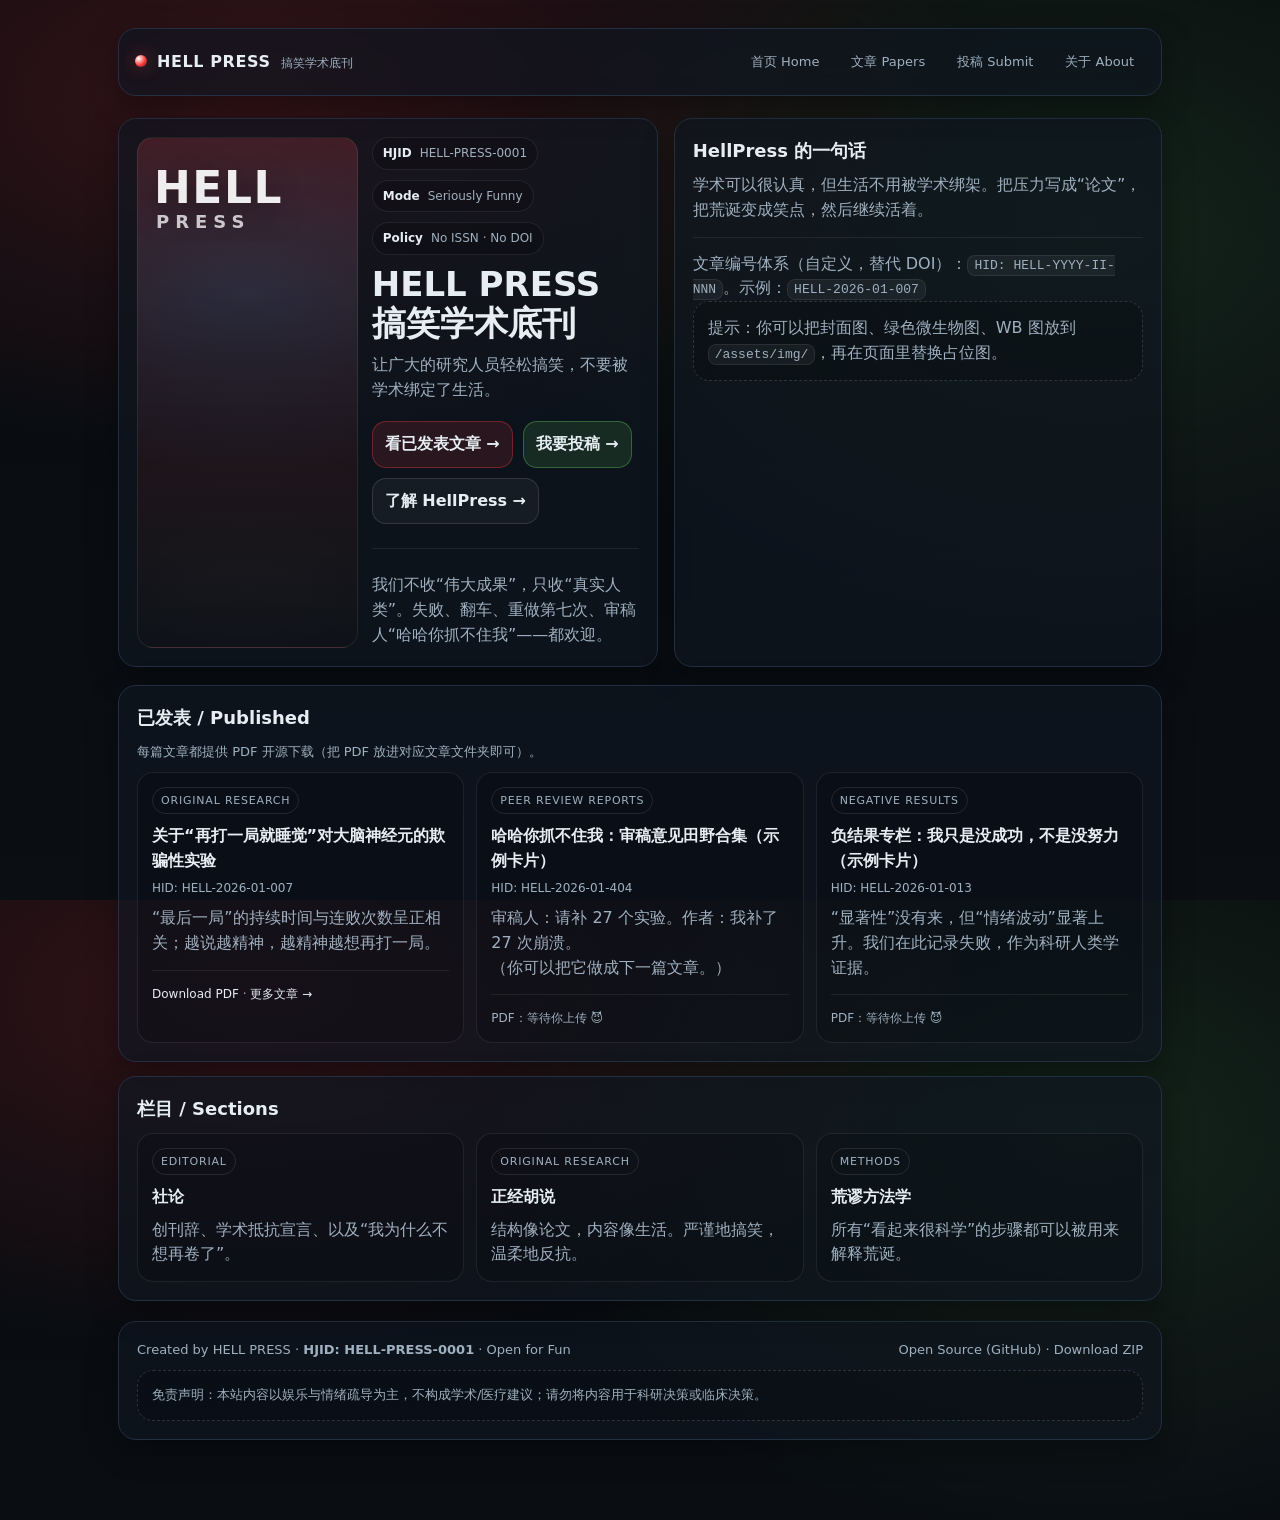
==== index.html @ 0dfe3a88 "Add files via upload" ====
<!doctype html>
<html lang="zh-CN">
<head>
  <meta charset="utf-8" />
  <meta name="viewport" content="width=device-width, initial-scale=1" />
  <title>HELL PRESS · 搞笑学术底刊</title>
  <meta name="description" content="HELL PRESS 搞笑学术底刊：让研究人员轻松搞笑，不被学术绑定生活。" />
  <link rel="stylesheet" href="/assets/css/style.css" />
</head>
<body>
  <div class="wrap">
    <header class="nav card">
      <div class="brand">
        <span class="logo" aria-hidden="true"></span>
        <span class="name">HELL PRESS</span>
        <span class="tagline">搞笑学术底刊</span>
      </div>
      <nav class="links">
        <a href="/">首页 Home</a>
        <a href="/papers/">文章 Papers</a>
        <a href="/submit/">投稿 Submit</a>
        <a href="/about/">关于 About</a>
      </nav>
    </header>


    <section class="hero">
      <div class="cover card">
        <div class="fakecover" aria-label="HellPress cover placeholder"></div>
        <div class="info">
          <div class="kicker">
            <span class="pill"><b>HJID</b> HELL-PRESS-0001</span>
            <span class="pill"><b>Mode</b> Seriously Funny</span>
            <span class="pill"><b>Policy</b> No ISSN · No DOI</span>
          </div>
          <h1>HELL PRESS<br/>搞笑学术底刊</h1>
          <p class="sub">让广大的研究人员轻松搞笑，不要被学术绑定了生活。</p>
          <div class="cta">
            <a class="btn red" href="/papers/">看已发表文章 →</a>
            <a class="btn green" href="/submit/">我要投稿 →</a>
            <a class="btn" href="/about/">了解 HellPress →</a>
          </div>
          <div class="hr"></div>
          <p class="sub">我们不收“伟大成果”，只收“真实人类”。失败、翻车、重做第七次、审稿人“哈哈你抓不住我”——都欢迎。</p>
        </div>
      </div>

      <div class="mission card">
        <h2>HellPress 的一句话</h2>
        <p>学术可以很认真，但生活不用被学术绑架。把压力写成“论文”，把荒诞变成笑点，然后继续活着。</p>
        <div class="hr"></div>
        <p class="small">文章编号体系（自定义，替代 DOI）：<code class="k">HID: HELL-YYYY-II-NNN</code>。示例：<code class="k">HELL-2026-01-007</code></p>
        <div class="notice">提示：你可以把封面图、绿色微生物图、WB 图放到 <code class="k">/assets/img/</code>，再在页面里替换占位图。</div>
      </div>
    </section>

    <section class="grid">
      <div class="section card">
        <h2>已发表 / Published</h2>
        <p class="small">每篇文章都提供 PDF 开源下载（把 PDF 放进对应文章文件夹即可）。</p>
        <div class="list">
          <div class="item">
            <span class="tag">ORIGINAL RESEARCH</span>
            <h3><a href="/papers/HELL-2026-01-007/">关于“再打一局就睡觉”对大脑神经元的欺骗性实验</a></h3>
            <p class="meta">HID: HELL-2026-01-007</p>
            <p class="abs">“最后一局”的持续时间与连败次数呈正相关；越说越精神，越精神越想再打一局。</p>
            <div class="hr"></div>
            <p class="meta"><a href="/papers/HELL-2026-01-007/paper.pdf" download>Download PDF</a> · <a href="/papers/">更多文章 →</a></p>
          </div>

          <div class="item">
            <span class="tag">PEER REVIEW REPORTS</span>
            <h3><a href="/papers/">哈哈你抓不住我：审稿意见田野合集（示例卡片）</a></h3>
            <p class="meta">HID: HELL-2026-01-404</p>
            <p class="abs">审稿人：请补 27 个实验。作者：我补了 27 次崩溃。<br/>（你可以把它做成下一篇文章。）</p>
            <div class="hr"></div>
            <p class="meta">PDF：等待你上传 😈</p>
          </div>

          <div class="item">
            <span class="tag">NEGATIVE RESULTS</span>
            <h3><a href="/papers/">负结果专栏：我只是没成功，不是没努力（示例卡片）</a></h3>
            <p class="meta">HID: HELL-2026-01-013</p>
            <p class="abs">“显著性”没有来，但“情绪波动”显著上升。我们在此记录失败，作为科研人类学证据。</p>
            <div class="hr"></div>
            <p class="meta">PDF：等待你上传 😈</p>
          </div>
        </div>
      </div>

      <div class="section card">
        <h2>栏目 / Sections</h2>
        <div class="list">
          <div class="item"><span class="tag">EDITORIAL</span><h3>社论</h3><p class="abs">创刊辞、学术抵抗宣言、以及“我为什么不想再卷了”。</p></div>
          <div class="item"><span class="tag">ORIGINAL RESEARCH</span><h3>正经胡说</h3><p class="abs">结构像论文，内容像生活。严谨地搞笑，温柔地反抗。</p></div>
          <div class="item"><span class="tag">METHODS</span><h3>荒谬方法学</h3><p class="abs">所有“看起来很科学”的步骤都可以被用来解释荒诞。</p></div>
        </div>
      </div>
    </section>


    <footer class="footer card">
      <div>Created by HELL PRESS · <b>HJID: HELL-PRESS-0001</b> · Open for Fun</div>
      <div>
        <a href="#" title="把这里替换成你的 GitHub 仓库链接">Open Source (GitHub)</a>
        ·
        <a href="#" title="把这里替换成你的 GitHub ZIP 下载链接">Download ZIP</a>
      </div>
      <div class="notice" style="flex-basis:100%">
        免责声明：本站内容以娱乐与情绪疏导为主，不构成学术/医疗建议；请勿将内容用于科研决策或临床决策。
      </div>
    </footer>
  </div>
</body>
</html>
---- assets/css/style.css ----
:root{
  --bg:#0b0f14;
  --panel:#0f1621;
  --text:#e6edf3;
  --muted:#9fb0c0;
  --line:#223043;
  --accent:#ff3b3b; /* HellRed */
  --accent2:#7cff6b; /* microbe green */
  --shadow: 0 10px 30px rgba(0,0,0,.35);
  --radius: 18px;
  --max: 1080px;
  --font: ui-sans-serif, system-ui, -apple-system, Segoe UI, Roboto, Helvetica, Arial, "Apple Color Emoji","Segoe UI Emoji";
}
*{box-sizing:border-box}
html,body{height:100%}
body{
  margin:0;
  background:
    radial-gradient(1200px 600px at 20% 10%, rgba(255,59,59,.18), transparent 60%),
    radial-gradient(1000px 700px at 85% 25%, rgba(124,255,107,.10), transparent 60%),
    linear-gradient(180deg, #070a0f, var(--bg));
  color:var(--text);
  font-family:var(--font);
  line-height:1.55;
}
a{color:var(--text); text-decoration:none}
a:hover{color:white}
.wrap{max-width:var(--max); margin:0 auto; padding:28px 18px 80px}
.nav{
  display:flex; align-items:center; justify-content:space-between;
  gap:16px; padding:14px 16px; border:1px solid var(--line);
  background:rgba(15,22,33,.75); backdrop-filter: blur(10px);
  border-radius: var(--radius); box-shadow: var(--shadow);
  position:sticky; top:12px; z-index:10;
}
.brand{
  display:flex; align-items:baseline; gap:10px; white-space:nowrap;
}
.brand .logo{
  width:12px; height:12px; border-radius:50%;
  background: radial-gradient(circle at 30% 30%, #fff, var(--accent) 55%, rgba(255,59,59,.2));
  box-shadow: 0 0 18px rgba(255,59,59,.45);
}
.brand .name{font-weight:800; letter-spacing:.6px}
.brand .tagline{color:var(--muted); font-size:12px}
.links{display:flex; flex-wrap:wrap; gap:10px; align-items:center}
.links a{
  padding:8px 10px; border-radius: 999px; border:1px solid transparent;
  color:var(--muted); font-size:13px;
}
.links a:hover{border-color:var(--line); color:var(--text); background:rgba(255,255,255,.03)}
.hero{
  margin-top:22px;
  display:grid;
  grid-template-columns: 1.05fr .95fr;
  gap:16px;
}
@media (max-width: 900px){
  .hero{grid-template-columns:1fr}
  .nav{position:relative; top:auto}
}
.card{
  border:1px solid var(--line);
  background:rgba(15,22,33,.65);
  border-radius: var(--radius);
  box-shadow: var(--shadow);
}
.hero .cover{
  padding:18px;
  display:flex;
  gap:14px;
  align-items:stretch;
  min-height: 320px;
}
.cover .fakecover{
  flex:0 0 44%;
  border-radius: 16px;
  border:1px solid rgba(255,255,255,.08);
  background:
    linear-gradient(180deg, rgba(255,59,59,.18), rgba(0,0,0,.35)),
    radial-gradient(600px 300px at 50% 30%, rgba(0,175,255,.18), transparent 60%),
    radial-gradient(700px 400px at 50% 90%, rgba(255,255,255,.06), transparent 60%);
  position:relative;
  overflow:hidden;
}
.fakecover:before{
  content:"HELL";
  position:absolute; left:16px; top:16px;
  font-size:44px; font-weight:900; letter-spacing:1.5px;
  color:rgba(255,255,255,.92);
  text-shadow: 0 10px 30px rgba(0,0,0,.45);
}
.fakecover:after{
  content:"PRESS";
  position:absolute; left:18px; top:70px;
  font-size:18px; font-weight:800; letter-spacing:6px;
  color:rgba(255,255,255,.75);
}
.cover .info{flex:1; display:flex; flex-direction:column; gap:10px}
.kicker{display:flex; gap:10px; flex-wrap:wrap; align-items:center}
.pill{
  display:inline-flex; align-items:center; gap:8px;
  padding:6px 10px; border-radius:999px;
  border:1px solid rgba(255,255,255,.08);
  background:rgba(0,0,0,.18);
  color:var(--muted);
  font-size:12px;
}
.pill b{color:var(--text)}
h1{margin:0; font-size:34px; line-height:1.15}
.sub{color:var(--muted); margin:0}
.cta{display:flex; gap:10px; flex-wrap:wrap; margin-top:8px}
.btn{
  display:inline-flex; align-items:center; justify-content:center;
  padding:10px 12px; border-radius: 14px;
  border:1px solid rgba(255,255,255,.12);
  background:rgba(255,255,255,.04);
  color:var(--text); font-weight:650;
}
.btn:hover{border-color: rgba(255,255,255,.20); background:rgba(255,255,255,.06)}
.btn.red{border-color: rgba(255,59,59,.35); background:rgba(255,59,59,.12)}
.btn.red:hover{background:rgba(255,59,59,.18)}
.btn.green{border-color: rgba(124,255,107,.28); background:rgba(124,255,107,.10)}
.btn.green:hover{background:rgba(124,255,107,.14)}
.hero .mission{padding:18px}
.mission h2{margin:0 0 8px 0; font-size:18px}
.mission p{margin:0; color:var(--muted)}
.grid{
  margin-top:18px;
  display:grid;
  grid-template-columns: repeat(12, 1fr);
  gap:14px;
}
.section{grid-column: 1 / -1; padding:18px}
.section h2{margin:0 0 10px 0; font-size:18px}
.section .small{color:var(--muted); font-size:13px; margin:0 0 10px 0}
.list{
  display:grid; grid-template-columns: repeat(3, 1fr); gap:12px;
}
@media (max-width: 900px){
  .list{grid-template-columns:1fr}
}
.item{
  padding:14px;
  border-radius: 16px;
  border:1px solid rgba(255,255,255,.08);
  background:rgba(0,0,0,.16);
}
.tag{
  display:inline-block;
  padding:4px 8px; border-radius:999px;
  font-size:11px; letter-spacing:.8px;
  border:1px solid rgba(255,255,255,.10);
  color:var(--muted);
}
.item h3{margin:10px 0 6px 0; font-size:16px}
.meta{margin:0; color:var(--muted); font-size:12px}
.abs{margin:8px 0 0 0; color:var(--muted)}
.hr{height:1px; background:rgba(255,255,255,.07); margin:14px 0}
.footer{
  margin-top:20px; padding:18px;
  display:flex; flex-wrap:wrap; align-items:center; justify-content:space-between;
  gap:10px; color:var(--muted); font-size:13px;
}
.footer a{color:var(--muted)}
.footer a:hover{color:var(--text)}
.notice{
  padding:14px; border-radius: 16px;
  border:1px dashed rgba(255,255,255,.14);
  color:var(--muted);
  background:rgba(0,0,0,.18);
}
code.k{background:rgba(255,255,255,.05); padding:2px 6px; border-radius:8px; border:1px solid rgba(255,255,255,.08)}
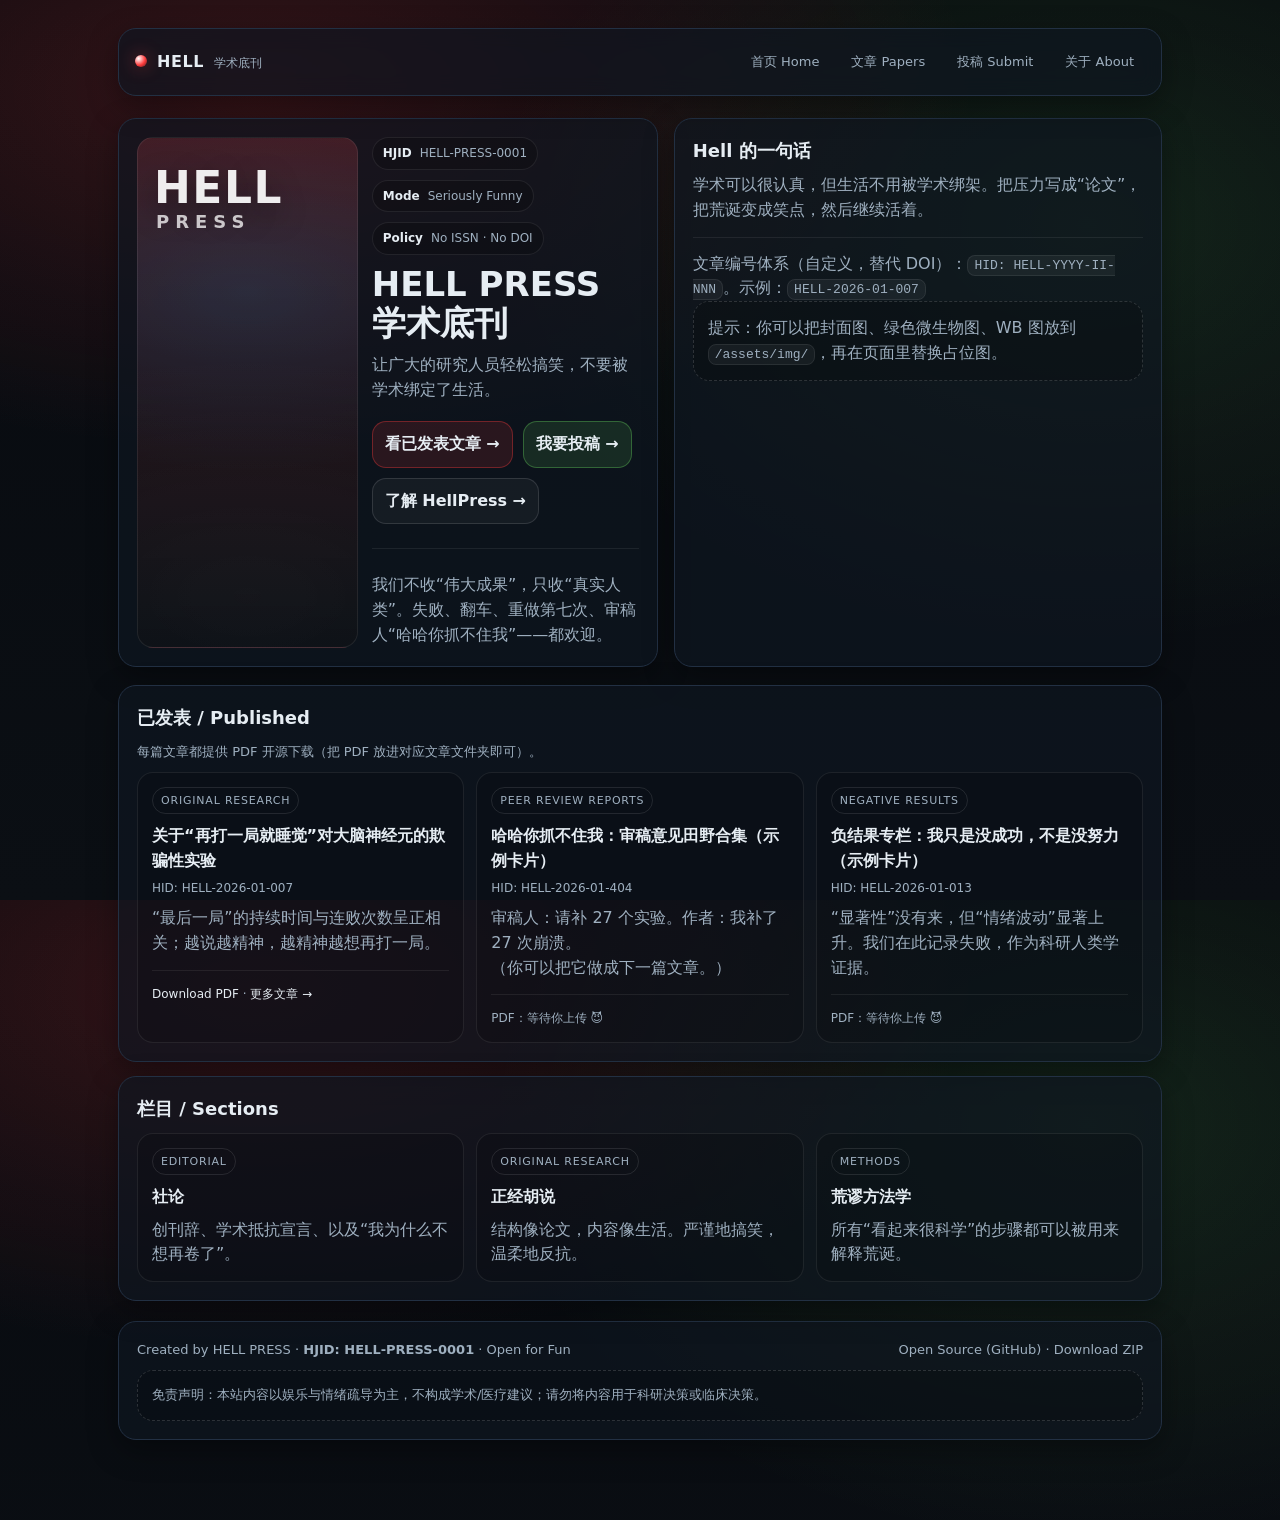
==== commit 7e13ea8b: "Update title and tagline in index.html" ====
--- a/index.html
+++ b/index.html
@@ -3,8 +3,8 @@
 <head>
   <meta charset="utf-8" />
   <meta name="viewport" content="width=device-width, initial-scale=1" />
-  <title>HELL PRESS · 搞笑学术底刊</title>
-  <meta name="description" content="HELL PRESS 搞笑学术底刊：让研究人员轻松搞笑，不被学术绑定生活。" />
+  <title>HELL · 学术底刊</title>
+  <meta name="description" content="HELL 学术底刊：让研究人员轻松搞笑，不被学术绑定生活。" />
   <link rel="stylesheet" href="/assets/css/style.css" />
 </head>
 <body>
@@ -12,8 +12,8 @@
     <header class="nav card">
       <div class="brand">
         <span class="logo" aria-hidden="true"></span>
-        <span class="name">HELL PRESS</span>
-        <span class="tagline">搞笑学术底刊</span>
+        <span class="name">HELL</span>
+        <span class="tagline">学术底刊</span>
       </div>
       <nav class="links">
         <a href="/">首页 Home</a>
@@ -33,7 +33,7 @@
             <span class="pill"><b>Mode</b> Seriously Funny</span>
             <span class="pill"><b>Policy</b> No ISSN · No DOI</span>
           </div>
-          <h1>HELL PRESS<br/>搞笑学术底刊</h1>
+          <h1>HELL PRESS<br/>学术底刊</h1>
           <p class="sub">让广大的研究人员轻松搞笑，不要被学术绑定了生活。</p>
           <div class="cta">
             <a class="btn red" href="/papers/">看已发表文章 →</a>
@@ -46,7 +46,7 @@
       </div>
 
       <div class="mission card">
-        <h2>HellPress 的一句话</h2>
+        <h2>Hell 的一句话</h2>
         <p>学术可以很认真，但生活不用被学术绑架。把压力写成“论文”，把荒诞变成笑点，然后继续活着。</p>
         <div class="hr"></div>
         <p class="small">文章编号体系（自定义，替代 DOI）：<code class="k">HID: HELL-YYYY-II-NNN</code>。示例：<code class="k">HELL-2026-01-007</code></p>
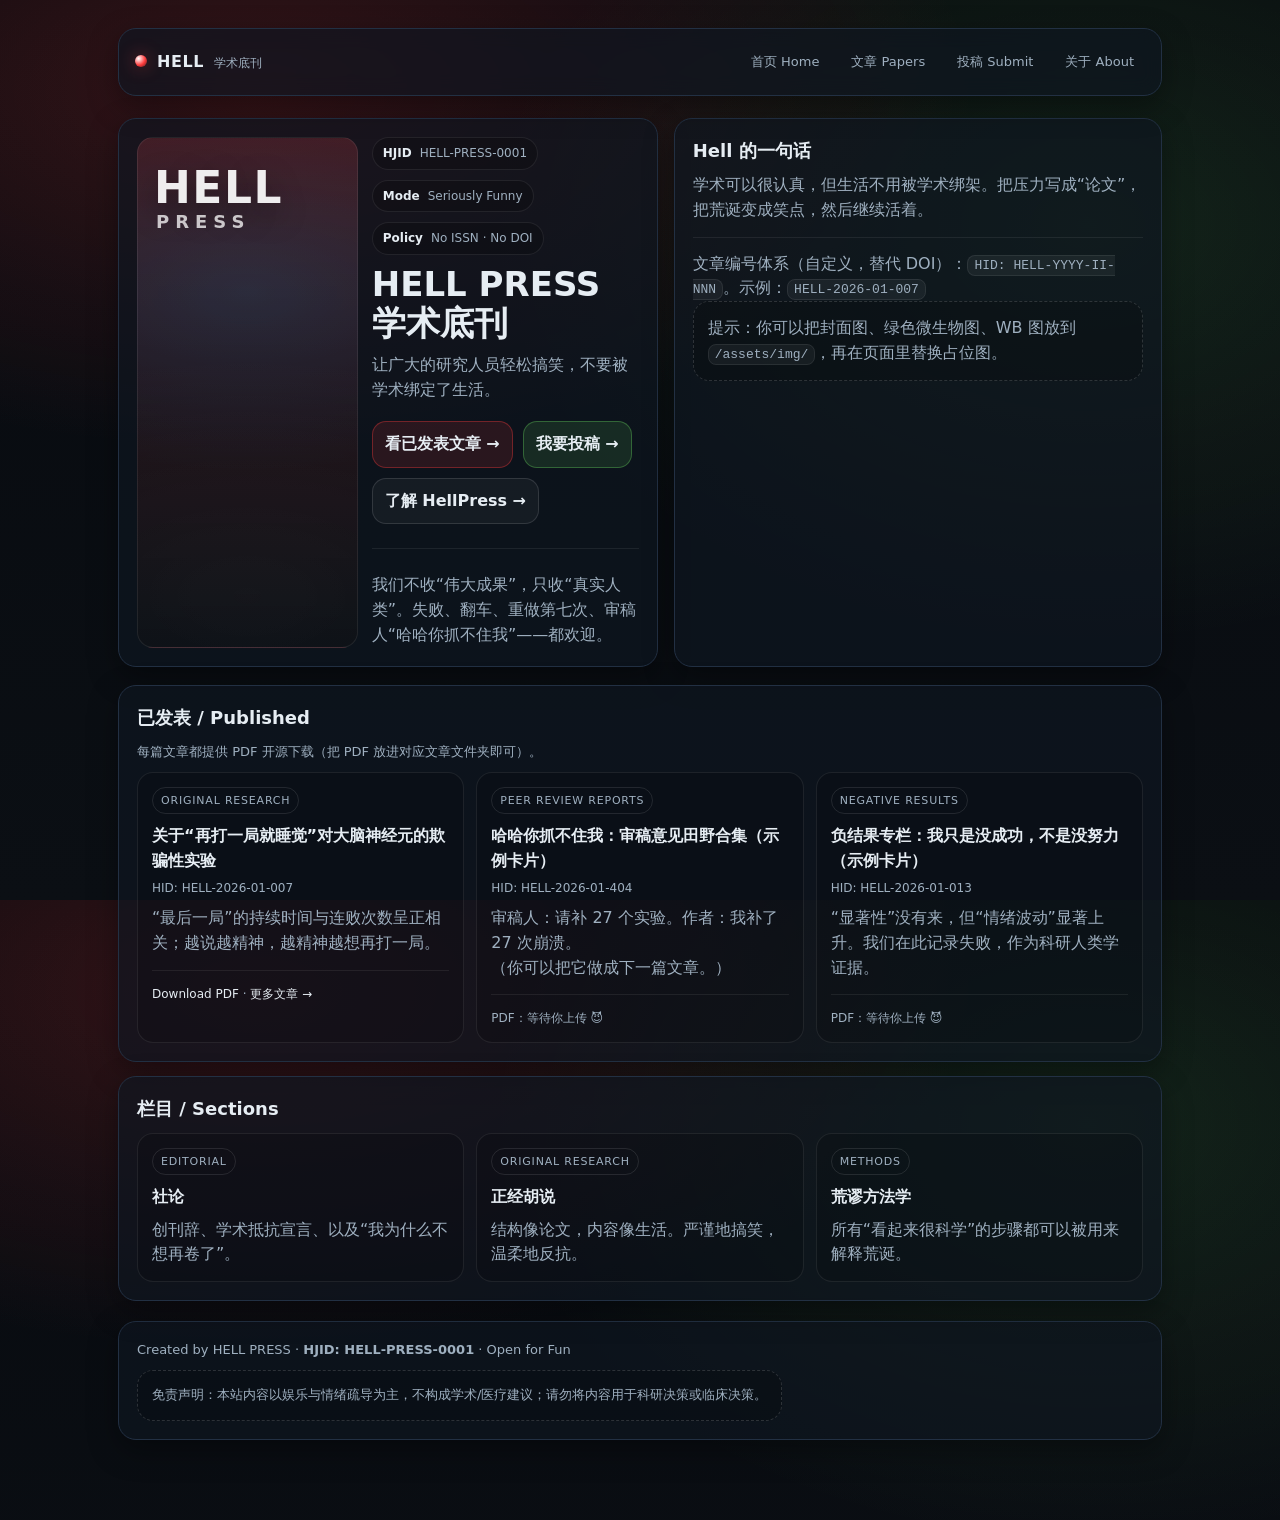
==== commit 4bd7acc9: "Remove GitHub links from footer Removed links to GitHub repository and ZIP download." ====
--- a/index.html
+++ b/index.html
@@ -102,10 +102,7 @@
     <footer class="footer card">
       <div>Created by HELL PRESS · <b>HJID: HELL-PRESS-0001</b> · Open for Fun</div>
       <div>
-        <a href="#" title="把这里替换成你的 GitHub 仓库链接">Open Source (GitHub)</a>
-        ·
-        <a href="#" title="把这里替换成你的 GitHub ZIP 下载链接">Download ZIP</a>
-      </div>
+        
       <div class="notice" style="flex-basis:100%">
         免责声明：本站内容以娱乐与情绪疏导为主，不构成学术/医疗建议；请勿将内容用于科研决策或临床决策。
       </div>
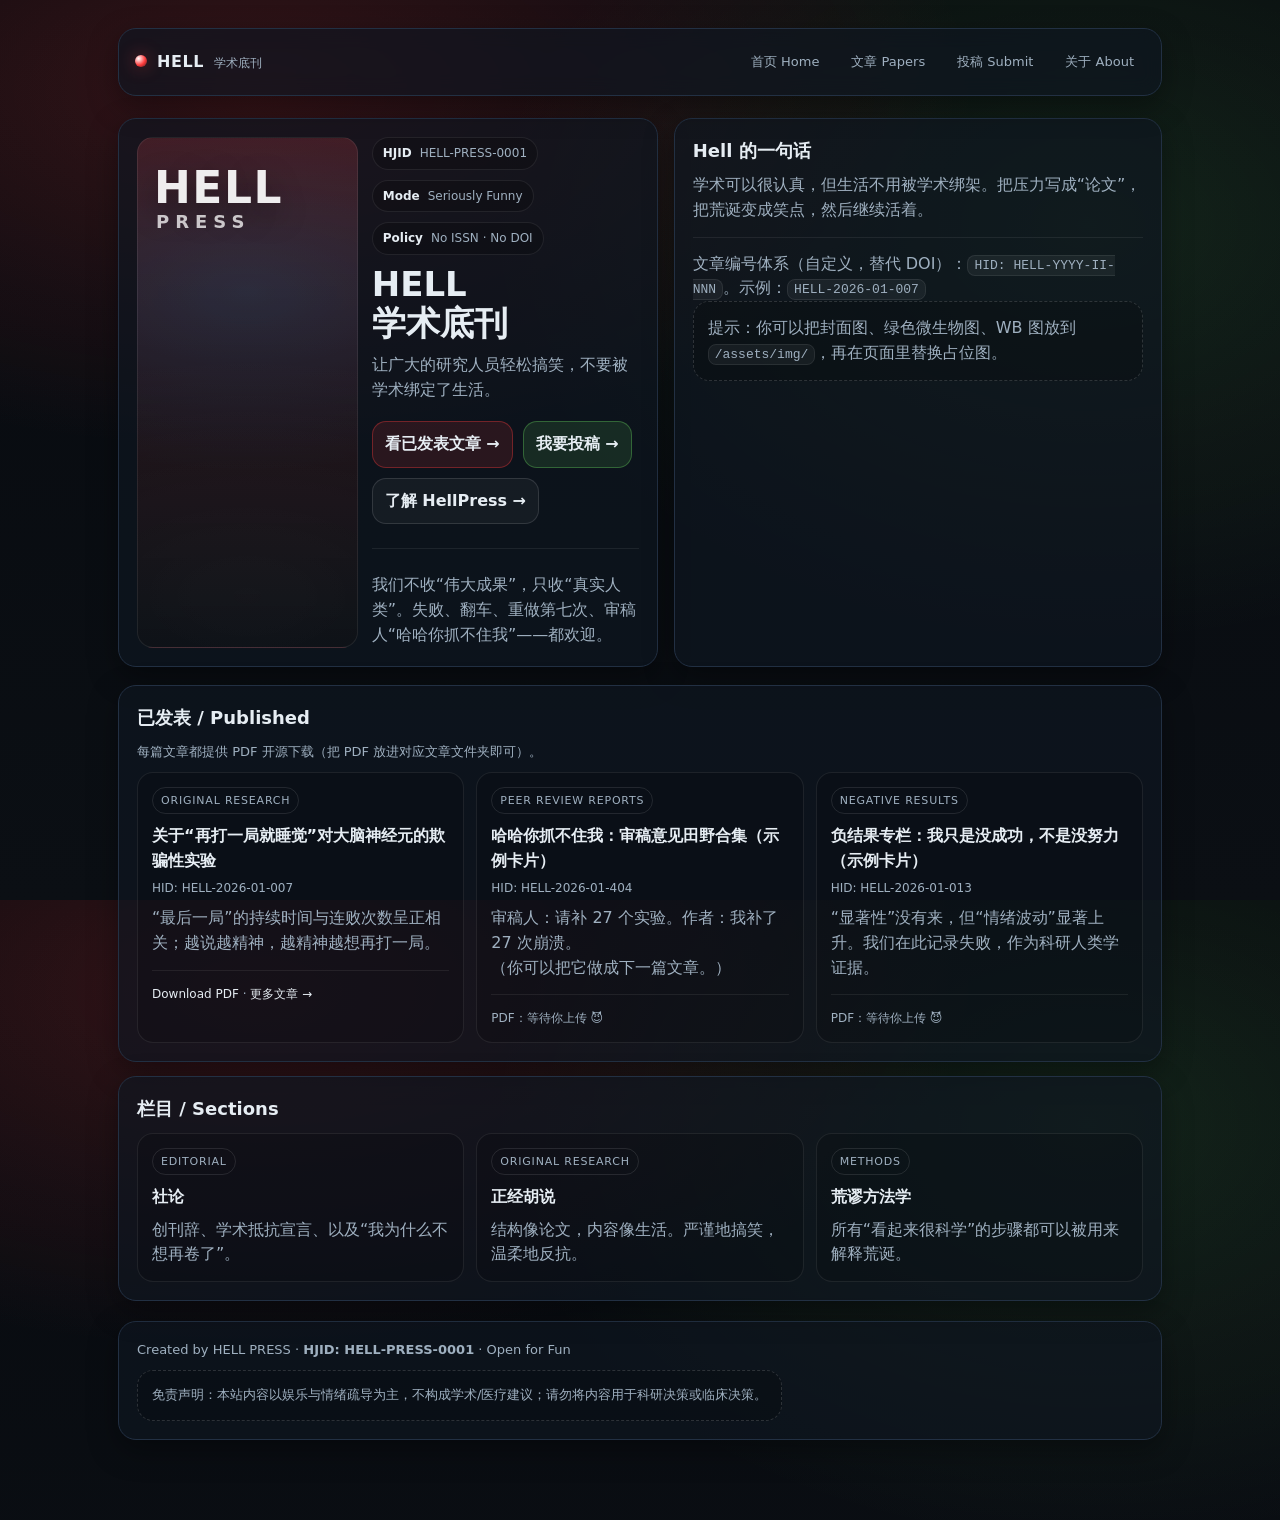
==== commit 83de5ffa: "Change title from 'HELL PRESS' to 'HELL'" ====
--- a/index.html
+++ b/index.html
@@ -33,7 +33,7 @@
             <span class="pill"><b>Mode</b> Seriously Funny</span>
             <span class="pill"><b>Policy</b> No ISSN · No DOI</span>
           </div>
-          <h1>HELL PRESS<br/>学术底刊</h1>
+          <h1>HELL<br/>学术底刊</h1>
           <p class="sub">让广大的研究人员轻松搞笑，不要被学术绑定了生活。</p>
           <div class="cta">
             <a class="btn red" href="/papers/">看已发表文章 →</a>
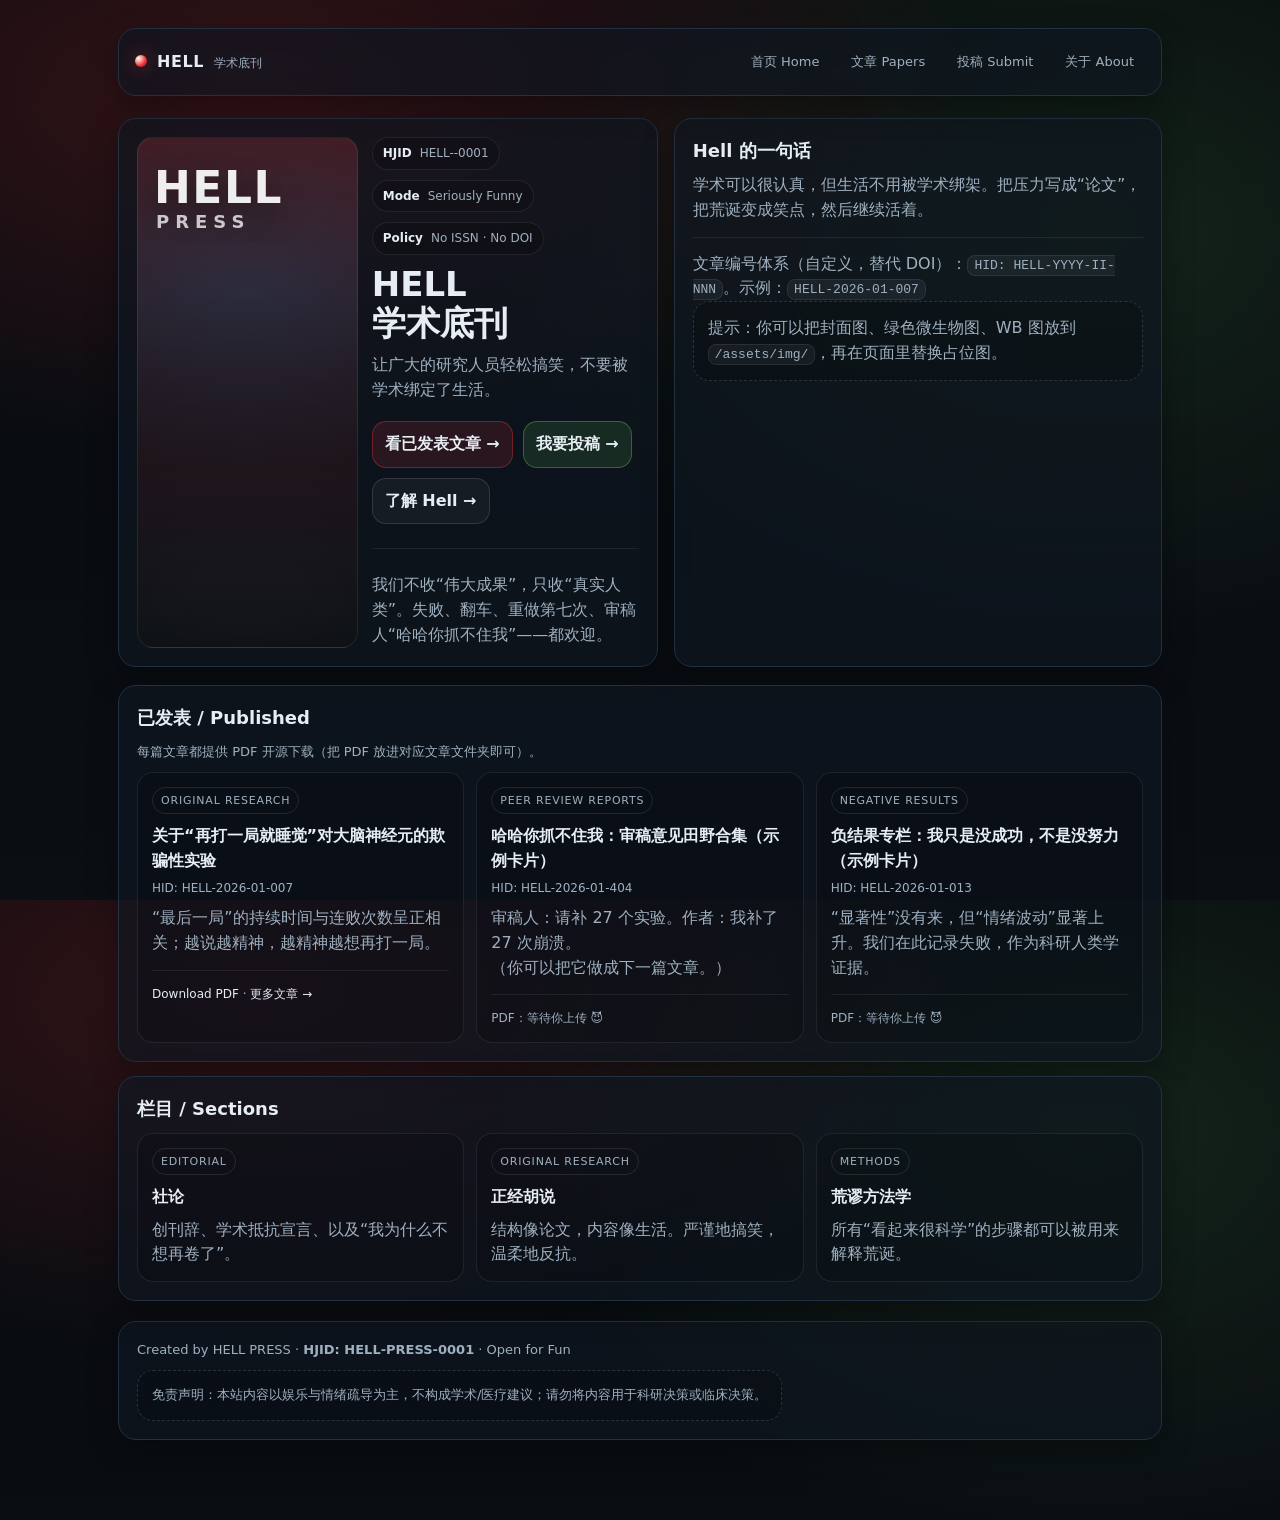
==== commit 7724dd31: "Update placeholder and title references in index.html" ====
--- a/index.html
+++ b/index.html
@@ -26,10 +26,10 @@
 
     <section class="hero">
       <div class="cover card">
-        <div class="fakecover" aria-label="HellPress cover placeholder"></div>
+        <div class="fakecover" aria-label="Hell cover placeholder"></div>
         <div class="info">
           <div class="kicker">
-            <span class="pill"><b>HJID</b> HELL-PRESS-0001</span>
+            <span class="pill"><b>HJID</b> HELL--0001</span>
             <span class="pill"><b>Mode</b> Seriously Funny</span>
             <span class="pill"><b>Policy</b> No ISSN · No DOI</span>
           </div>
@@ -38,7 +38,7 @@
           <div class="cta">
             <a class="btn red" href="/papers/">看已发表文章 →</a>
             <a class="btn green" href="/submit/">我要投稿 →</a>
-            <a class="btn" href="/about/">了解 HellPress →</a>
+            <a class="btn" href="/about/">了解 Hell →</a>
           </div>
           <div class="hr"></div>
           <p class="sub">我们不收“伟大成果”，只收“真实人类”。失败、翻车、重做第七次、审稿人“哈哈你抓不住我”——都欢迎。</p>
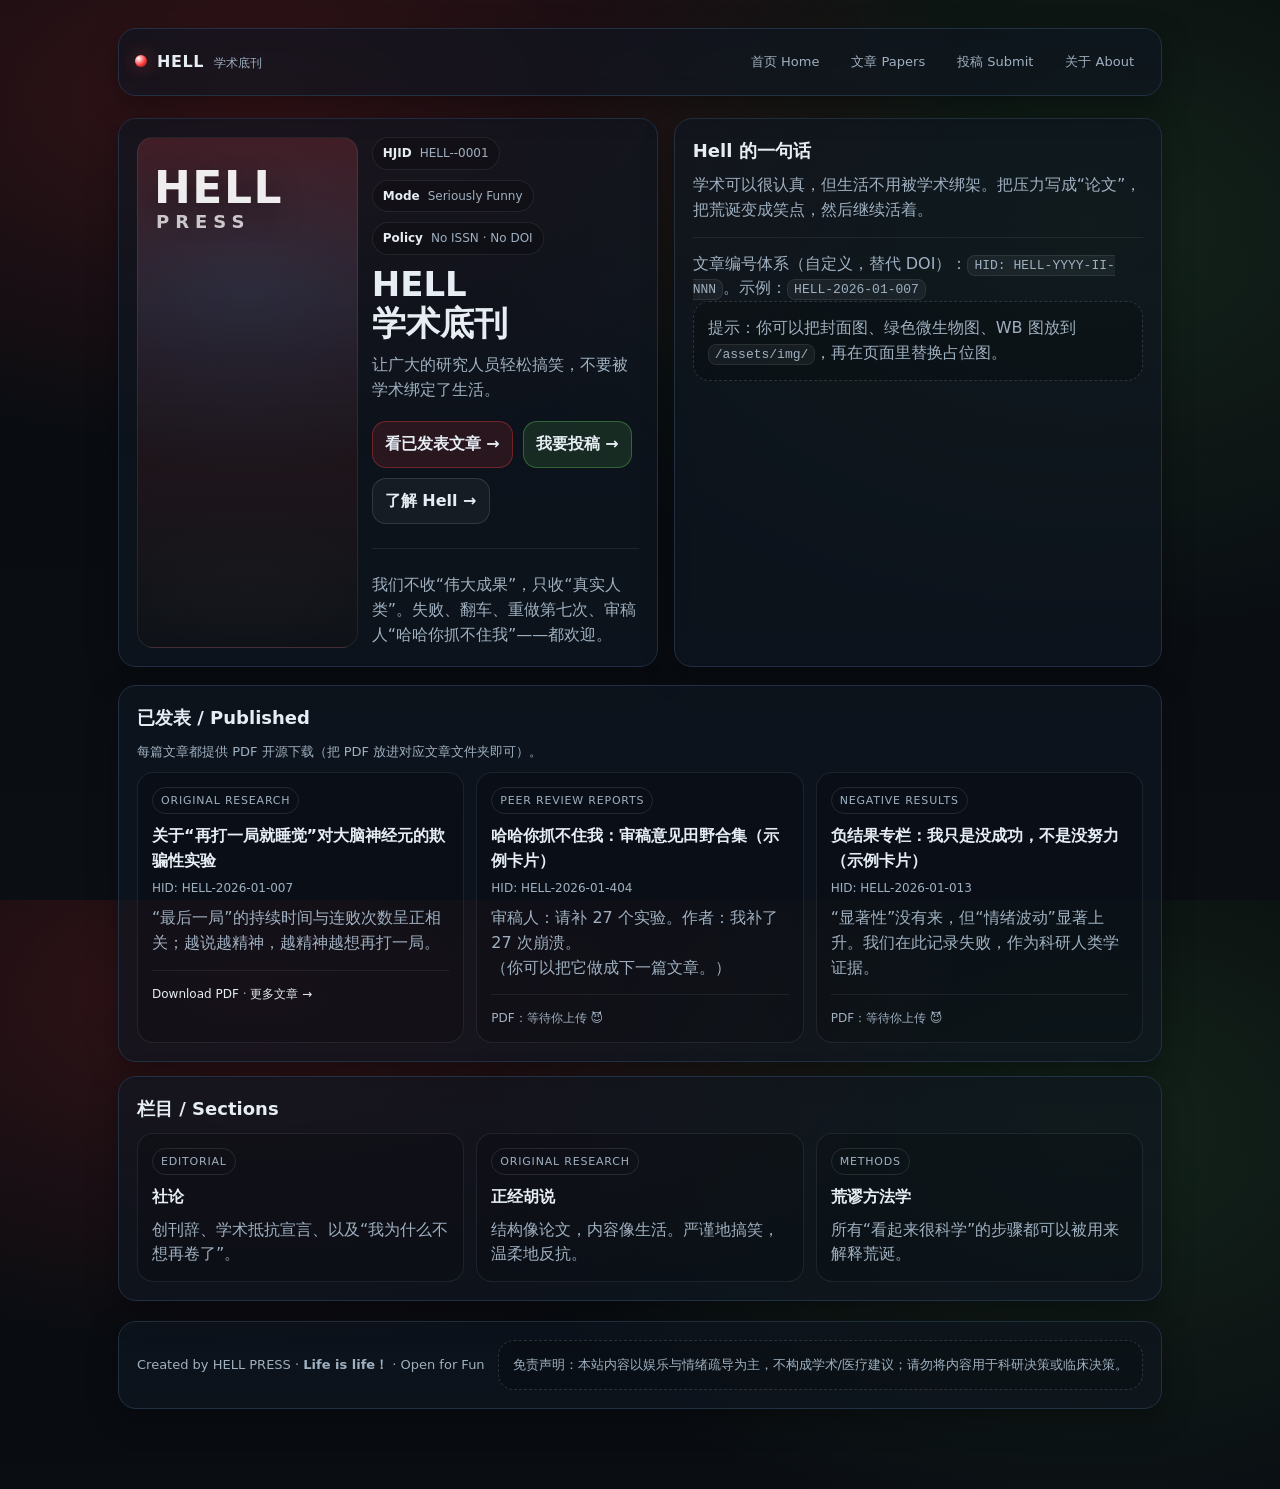
==== commit d86b91c2: "Update footer text in index.html" ====
--- a/index.html
+++ b/index.html
@@ -100,7 +100,7 @@
 
 
     <footer class="footer card">
-      <div>Created by HELL PRESS · <b>HJID: HELL-PRESS-0001</b> · Open for Fun</div>
+      <div>Created by HELL PRESS · <b>Life is life！</b> · Open for Fun</div>
       <div>
         
       <div class="notice" style="flex-basis:100%">
